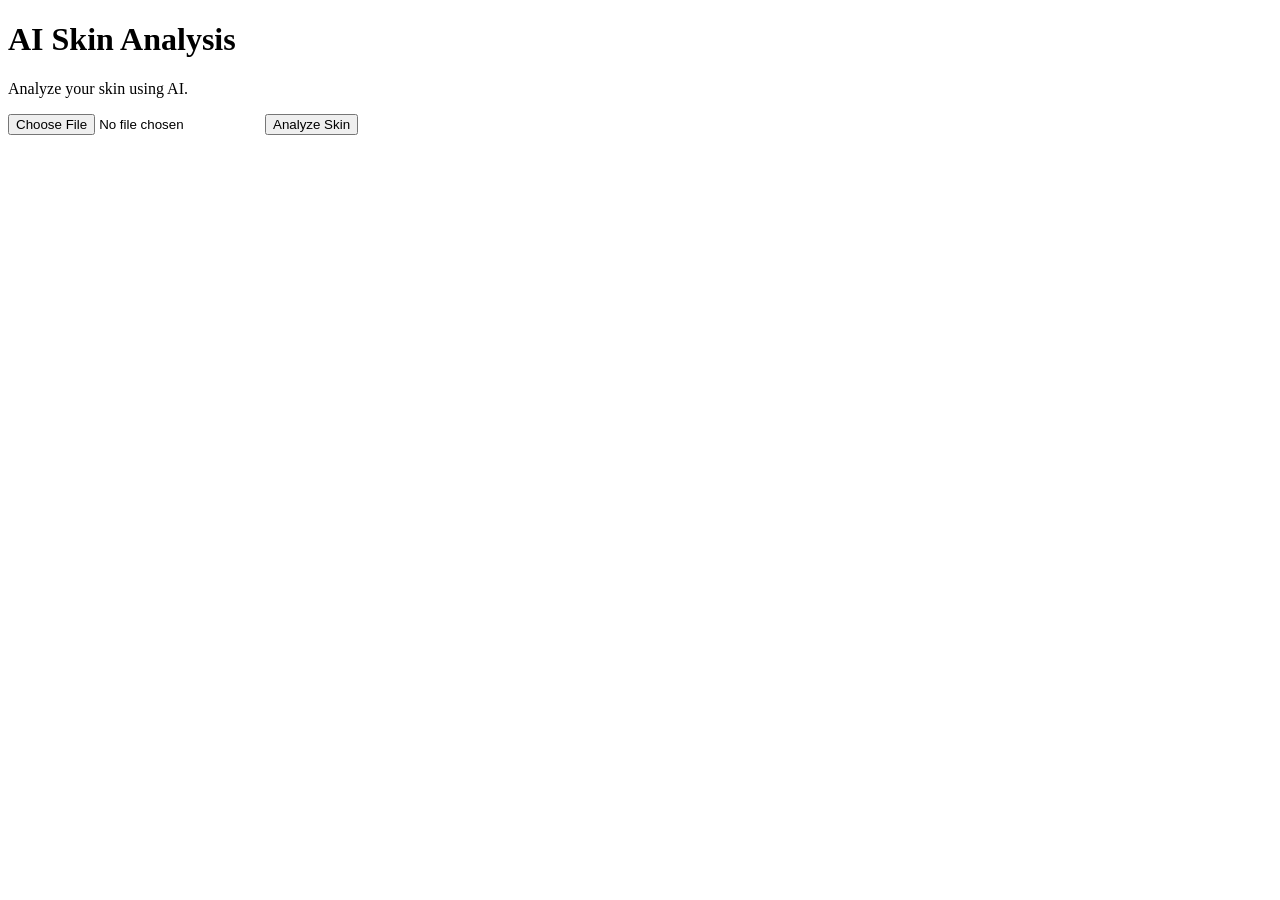
==== index.html @ eafecf04 "Add initial HTML structure for AI Skin Analysis" ====
<!doctype html>
<html lang="en">
<head>
  <meta charset="UTF-8">
  <meta name="viewport" content="width=device-width, initial-scale=1">
  <title>AI Skin Analysis</title>
  <link rel="stylesheet" href="styles.css">
</head>
<body>
  <main>
    <h1>AI Skin Analysis</h1>
    <p>Analyze your skin using AI.</p>
    <input id="skinPhoto" type="file" accept="image/*">
    <button id="analyzeButton">Analyze Skin</button>
  </main>

  <script src="script.js"></script>
</body>
</html>
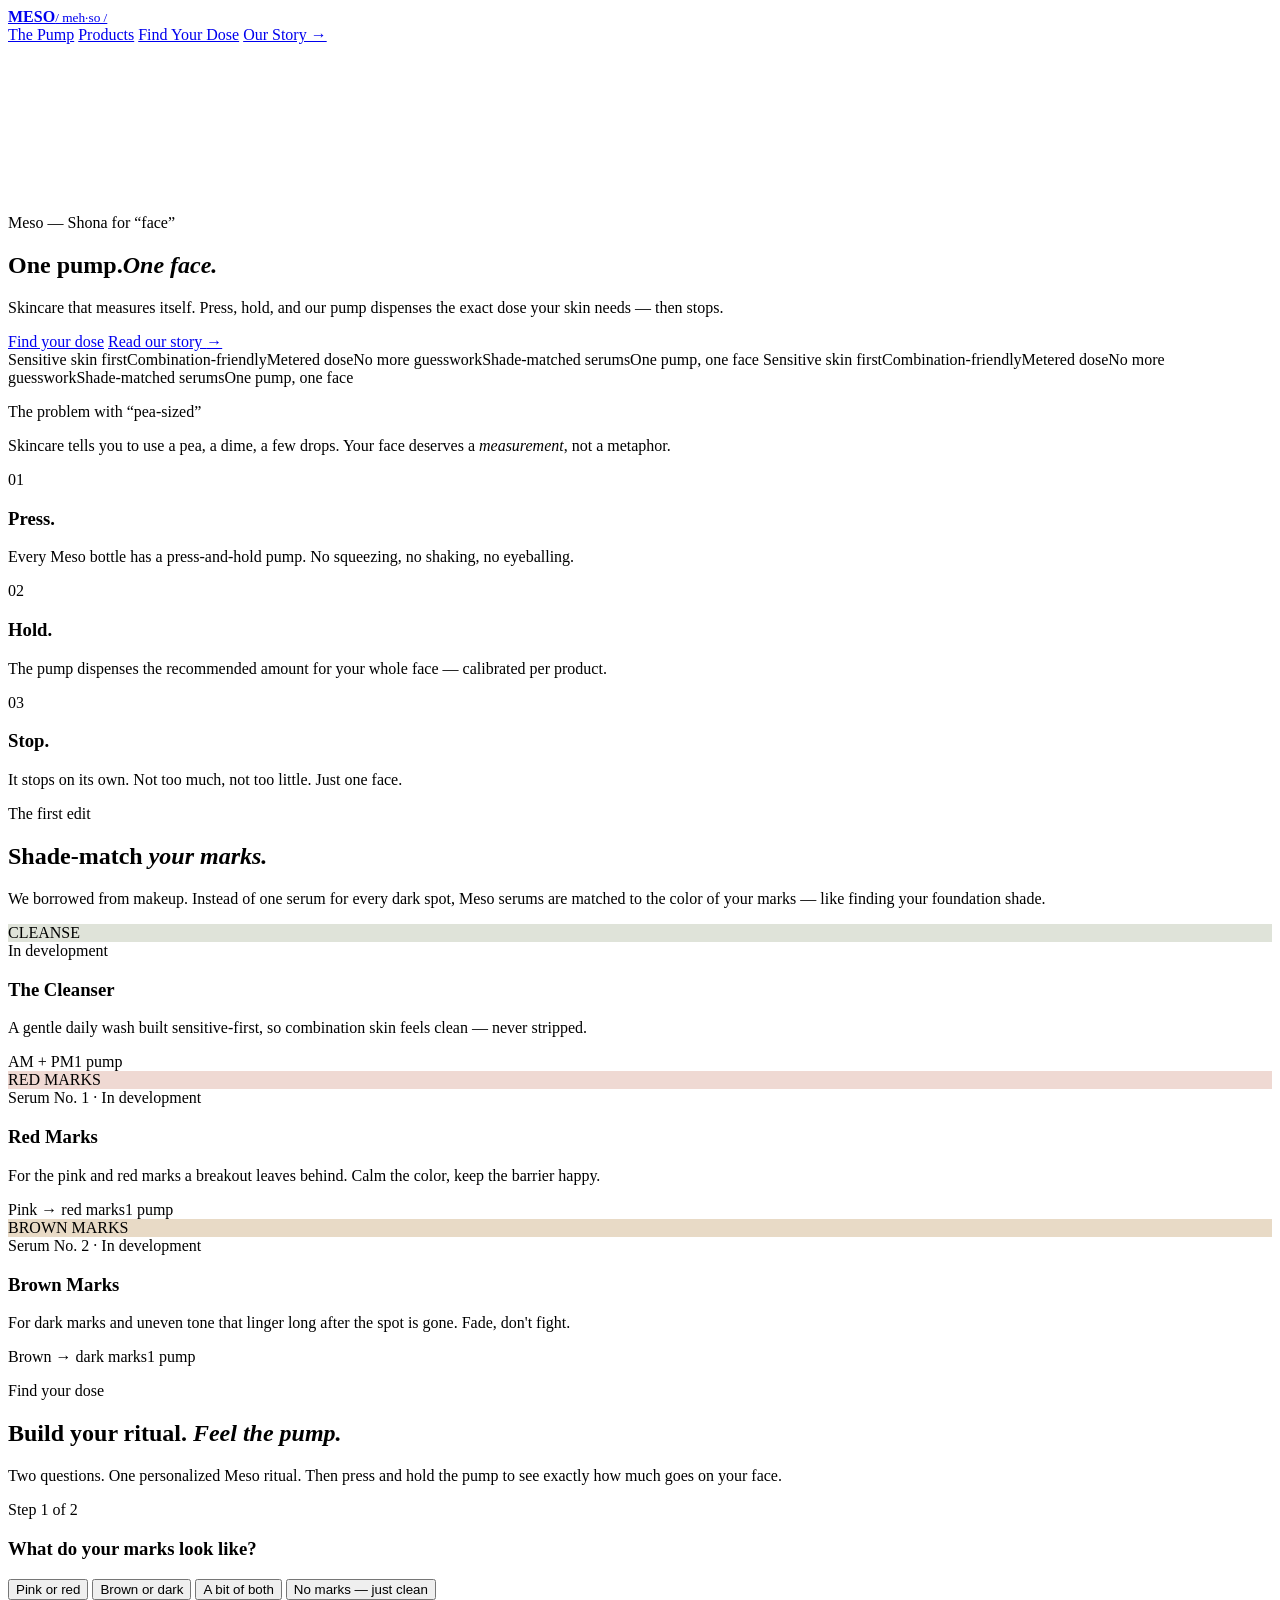
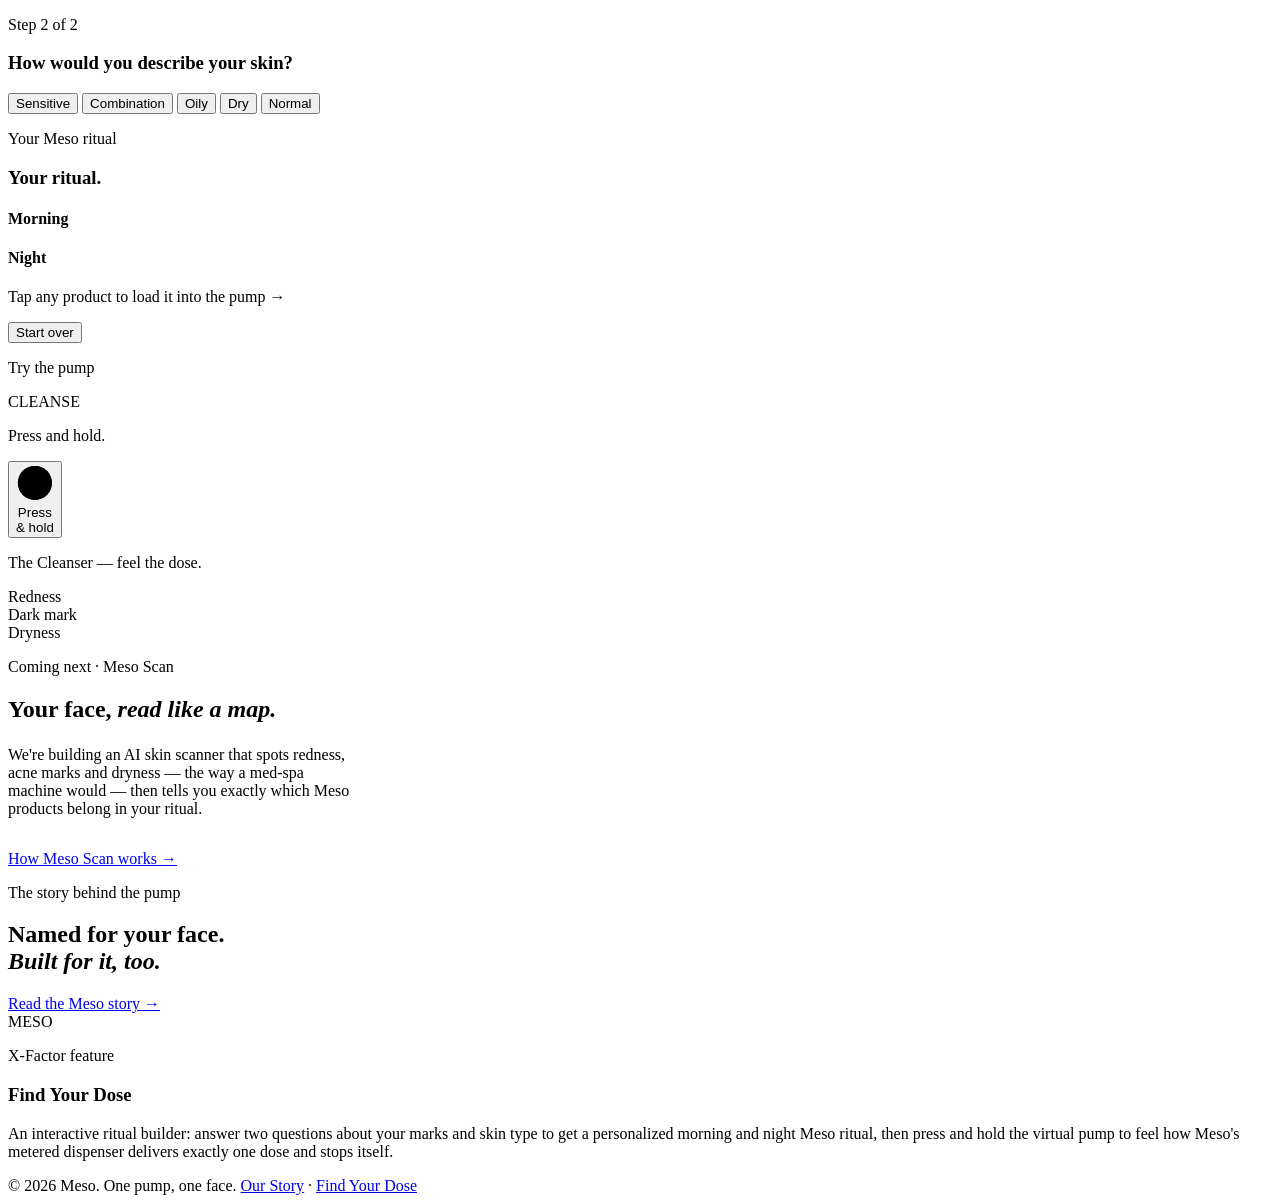
==== commit bca86882: "Add files via upload" ====
--- a/index.html
+++ b/index.html
@@ -1,19 +1,251 @@
-<!doctype html>
+<!DOCTYPE html>
 <html lang="en">
 <head>
-  <meta charset="UTF-8">
-  <meta name="viewport" content="width=device-width, initial-scale=1">
-  <title>AI Skin Analysis</title>
-  <link rel="stylesheet" href="styles.css">
+  <meta charset="UTF-8" />
+  <meta name="viewport" content="width=device-width, initial-scale=1.0" />
+  <title>Meso — One pump. One face.</title>
+  <meta name="description" content="Meso is skincare that measures itself. A press-and-hold pump dispenses the exact dose — sensitive and combination skin first." />
+  <link rel="preconnect" href="https://fonts.googleapis.com" />
+  <link rel="preconnect" href="https://fonts.gstatic.com" crossorigin />
+  <link href="https://fonts.googleapis.com/css2?family=Instrument+Serif:ital@0;1&family=Manrope:wght@400;500;600;700&display=swap" rel="stylesheet" />
+  <link rel="stylesheet" href="assets/styles.css" />
+  <link rel="icon" href="data:image/svg+xml,<svg xmlns='http://www.w3.org/2000/svg' viewBox='0 0 100 100'><rect width='100' height='100' rx='50' fill='%231c1916'/><text x='50' y='68' font-size='58' text-anchor='middle' fill='%23faf7f2' font-family='Georgia'>M</text></svg>" />
 </head>
 <body>
-  <main>
-    <h1>AI Skin Analysis</h1>
-    <p>Analyze your skin using AI.</p>
-    <input id="skinPhoto" type="file" accept="image/*">
-    <button id="analyzeButton">Analyze Skin</button>
-  </main>
-
-  <script src="script.js"></script>
+
+  <!-- ============ NAV ============ -->
+  <header class="nav">
+    <div class="nav-inner">
+      <a href="index.html" class="logo" aria-label="Meso home"><b>MESO</b><small>/ meh·so /</small></a>
+      <nav class="nav-links">
+        <a href="#pump">The Pump</a>
+        <a href="#products">Products</a>
+        <a href="#dose">Find Your Dose</a>
+        <a href="story.html" class="pill">Our Story →</a>
+      </nav>
+    </div>
+  </header>
+
+  <!-- ============ HERO — AI-generated video (autoplay + loop) ============ -->
+  <section class="hero" id="top">
+    <!-- AI-generated hero video (Gemini / Veo) -->
+    <video autoplay muted loop playsinline preload="auto" poster="assets/meso-poster.jpg" aria-hidden="true">
+      <source src="assets/meso-hero.mp4" type="video/mp4" />
+    </video>
+    <div class="hero-content">
+      <div>
+        <p class="eyebrow">Meso — Shona for “face”</p>
+        <h1>One pump.<em>One face.</em></h1>
+      </div>
+      <div class="hero-side">
+        <p>Skincare that measures itself. Press, hold, and our pump dispenses the exact dose your skin needs — then stops.</p>
+        <div class="hero-actions">
+          <a href="#dose" class="btn btn-light">Find your dose</a>
+          <a href="story.html" class="btn btn-ghost">Read our story <span class="arrow">→</span></a>
+        </div>
+      </div>
+    </div>
+    <div class="scroll-cue" aria-hidden="true"></div>
+  </section>
+
+  <!-- ============ MARQUEE ============ -->
+  <div class="marquee" aria-hidden="true">
+    <div class="marquee-track">
+      <span>Sensitive skin first</span><span>Combination-friendly</span><span>Metered dose</span><span>No more guesswork</span><span>Shade-matched serums</span><span>One pump, one face</span>
+      <span>Sensitive skin first</span><span>Combination-friendly</span><span>Metered dose</span><span>No more guesswork</span><span>Shade-matched serums</span><span>One pump, one face</span>
+    </div>
+  </div>
+
+  <!-- ============ MANIFESTO / THE PUMP ============ -->
+  <section class="section manifesto" id="pump">
+    <div class="wrap">
+      <p class="eyebrow reveal">The problem with “pea-sized”</p>
+      <p class="big reveal">Skincare tells you to use <span class="strike">a pea</span>, <span class="strike">a dime</span>, <span class="strike">a few drops</span>. Your face deserves a <em>measurement</em>, not a metaphor.</p>
+      <div class="steps3 reveal">
+        <div>
+          <span class="num">01</span>
+          <h3>Press.</h3>
+          <p>Every Meso bottle has a press-and-hold pump. No squeezing, no shaking, no eyeballing.</p>
+        </div>
+        <div>
+          <span class="num">02</span>
+          <h3>Hold.</h3>
+          <p>The pump dispenses the recommended amount for your whole face — calibrated per product.</p>
+        </div>
+        <div>
+          <span class="num">03</span>
+          <h3>Stop.</h3>
+          <p>It stops on its own. Not too much, not too little. Just one face.</p>
+        </div>
+      </div>
+    </div>
+  </section>
+
+  <!-- ============ PRODUCTS ============ -->
+  <section class="section products" id="products">
+    <div class="wrap">
+      <div class="section-head reveal">
+        <div>
+          <p class="eyebrow">The first edit</p>
+          <h2>Shade-match <em>your marks.</em></h2>
+        </div>
+        <p>We borrowed from makeup. Instead of one serum for every dark spot, Meso serums are matched to the color of your marks — like finding your foundation shade.</p>
+      </div>
+
+      <div class="grid3">
+        <article class="product reveal">
+          <div class="product-stage" style="background:#dfe3d9">
+            <div class="bottle"><div class="nozzle"></div><div class="head"></div><div class="neck"></div><div class="body" style="--c:var(--sage)"><span class="label">CLEANSE</span></div></div>
+          </div>
+          <span class="tag">In development</span>
+          <h3>The Cleanser</h3>
+          <p>A gentle daily wash built sensitive-first, so combination skin feels clean — never stripped.</p>
+          <div class="meta"><span><span class="dot" style="background:var(--sage)"></span>AM + PM</span><span>1 pump</span></div>
+        </article>
+
+        <article class="product reveal">
+          <div class="product-stage" style="background:#efd9d3">
+            <div class="bottle"><div class="nozzle"></div><div class="head"></div><div class="neck"></div><div class="body" style="--c:var(--rose)"><span class="label">RED MARKS</span></div></div>
+          </div>
+          <span class="tag">Serum No. 1 · In development</span>
+          <h3>Red Marks</h3>
+          <p>For the pink and red marks a breakout leaves behind. Calm the color, keep the barrier happy.</p>
+          <div class="meta"><span><span class="dot" style="background:var(--rose)"></span>Pink → red marks</span><span>1 pump</span></div>
+        </article>
+
+        <article class="product reveal">
+          <div class="product-stage" style="background:#e8dac6">
+            <div class="bottle"><div class="nozzle"></div><div class="head"></div><div class="neck"></div><div class="body" style="--c:var(--amber)"><span class="label">BROWN MARKS</span></div></div>
+          </div>
+          <span class="tag">Serum No. 2 · In development</span>
+          <h3>Brown Marks</h3>
+          <p>For dark marks and uneven tone that linger long after the spot is gone. Fade, don't fight.</p>
+          <div class="meta"><span><span class="dot" style="background:var(--amber)"></span>Brown → dark marks</span><span>1 pump</span></div>
+        </article>
+      </div>
+    </div>
+  </section>
+
+  <!-- ============ X-FACTOR: FIND YOUR DOSE ============ -->
+  <section class="section dose" id="dose">
+    <div class="wrap">
+      <div class="section-head reveal">
+        <div>
+          <p class="eyebrow">Find your dose</p>
+          <h2>Build your ritual. <em>Feel the pump.</em></h2>
+        </div>
+        <p>Two questions. One personalized Meso ritual. Then press and hold the pump to see exactly how much goes on your face.</p>
+      </div>
+
+      <div class="dose-shell reveal" id="dose-app">
+        <!-- Quiz -->
+        <div class="panel">
+          <div class="progress" aria-hidden="true"><i></i><i></i><i></i></div>
+
+          <div class="q">
+            <p class="eyebrow">Step 1 of 2</p>
+            <h3>What do your marks look like?</h3>
+            <div class="options">
+              <button type="button" class="opt" data-key="marks" data-val="red"><span class="sw" style="background:var(--rose)"></span>Pink or red</button>
+              <button type="button" class="opt" data-key="marks" data-val="brown"><span class="sw" style="background:var(--amber)"></span>Brown or dark</button>
+              <button type="button" class="opt" data-key="marks" data-val="both"><span class="sw" style="background:linear-gradient(90deg,var(--rose) 50%,var(--amber) 50%)"></span>A bit of both</button>
+              <button type="button" class="opt" data-key="marks" data-val="none"><span class="sw" style="background:var(--sage)"></span>No marks — just clean</button>
+            </div>
+          </div>
+
+          <div class="q q-hidden">
+            <p class="eyebrow">Step 2 of 2</p>
+            <h3>How would you describe your skin?</h3>
+            <div class="options">
+              <button type="button" class="opt" data-key="type" data-val="sensitive">Sensitive</button>
+              <button type="button" class="opt" data-key="type" data-val="combination">Combination</button>
+              <button type="button" class="opt" data-key="type" data-val="oily">Oily</button>
+              <button type="button" class="opt" data-key="type" data-val="dry">Dry</button>
+              <button type="button" class="opt" data-key="type" data-val="normal">Normal</button>
+            </div>
+          </div>
+
+          <div class="q q-hidden">
+            <p class="eyebrow">Your Meso ritual</p>
+            <h3 id="ritual-title">Your ritual.</h3>
+            <div class="ritual-group"><h4>Morning</h4><ul class="ritual" id="ritual-am"></ul></div>
+            <div class="ritual-group"><h4>Night</h4><ul class="ritual" id="ritual-pm"></ul></div>
+            <p class="tip" id="ritual-tip"></p>
+            <p class="pump-sub" style="margin-bottom:1rem">Tap any product to load it into the pump →</p>
+            <button type="button" class="link-btn" data-restart>Start over</button>
+          </div>
+        </div>
+
+        <!-- Press-and-hold pump demo -->
+        <div class="panel pump-panel">
+          <p class="eyebrow">Try the pump</p>
+          <div class="pump-stage">
+            <div class="bottle pump-bottle" id="pump-bottle">
+              <div class="nozzle"></div><div class="head"></div><div class="neck"></div>
+              <div class="body"><span class="label">CLEANSE</span></div>
+            </div>
+            <div class="palm"><div class="drop" id="drop"></div></div>
+          </div>
+          <p class="pump-msg" id="pump-msg" aria-live="polite">Press and hold.</p>
+          <button type="button" class="hold-btn" id="hold-btn" aria-label="Press and hold to dispense one dose">
+            <svg viewBox="0 0 160 160" aria-hidden="true"><circle class="track" cx="80" cy="80" r="72"/><circle class="bar" cx="80" cy="80" r="72"/></svg>
+            Press<br/>&amp; hold
+          </button>
+          <p class="pump-sub" id="pump-sub">The Cleanser — feel the dose.</p>
+        </div>
+      </div>
+    </div>
+  </section>
+
+  <!-- ============ MESO SCAN TEASER ============ -->
+  <section class="section">
+    <div class="wrap teaser">
+      <div class="scan-visual reveal" aria-hidden="true">
+        <div class="mark" style="width:16%;height:16%;left:30%;top:36%;--mc:var(--rose)"><span>Redness</span></div>
+        <div class="mark" style="width:12%;height:12%;left:58%;top:56%;--mc:var(--amber)"><span>Dark mark</span></div>
+        <div class="mark" style="width:14%;height:14%;left:40%;top:68%;--mc:#c9b9a3"><span>Dryness</span></div>
+      </div>
+      <div class="reveal">
+        <p class="eyebrow">Coming next · Meso Scan</p>
+        <h2 class="h2">Your face, <em>read like a map.</em></h2>
+        <p style="color:var(--muted);max-width:44ch;margin:1.4rem 0 2rem">We're building an AI skin scanner that spots redness, acne marks and dryness — the way a med-spa machine would — then tells you exactly which Meso products belong in your ritual.</p>
+        <a href="story.html#scan" class="btn btn-outline">How Meso Scan works <span class="arrow">→</span></a>
+      </div>
+    </div>
+  </section>
+
+  <!-- ============ CTA ============ -->
+  <section class="section cta-band" style="background:var(--bone);border-top:1px solid var(--line)">
+    <div class="wrap reveal">
+      <p class="eyebrow">The story behind the pump</p>
+      <h2>Named for your face.<br/><em>Built for it, too.</em></h2>
+      <a href="story.html" class="btn btn-dark">Read the Meso story <span class="arrow">→</span></a>
+    </div>
+  </section>
+
+  <!-- ============ FOOTER + X-FACTOR DESCRIPTION ============ -->
+  <footer>
+    <div class="wrap">
+      <div class="foot-grid">
+        <div class="foot-logo">MESO</div>
+        <div class="xfactor">
+          <p class="eyebrow">X-Factor feature</p>
+          <h3>Find Your Dose</h3>
+          <p>An interactive ritual builder: answer two questions about your marks and skin type to get a personalized morning and night Meso ritual, then press and hold the virtual pump to feel how Meso's metered dispenser delivers exactly one dose and stops itself.</p>
+        </div>
+      </div>
+      <div class="foot-base">
+        <span>© 2026 Meso. One pump, one face.</span>
+        <span><a href="story.html">Our Story</a> · <a href="#dose">Find Your Dose</a></span>
+      </div>
+    </div>
+  </footer>
+
+  <!--
+    CHATBOT: assets/meso.js adds the "Ask Meso" concierge to this page.
+    To use your Lab 3 chatbot instead, paste its embed snippet right here
+    and delete the "3. Meso Concierge chatbot" block in assets/meso.js.
+  -->
+  <script src="assets/meso.js"></script>
 </body>
 </html>
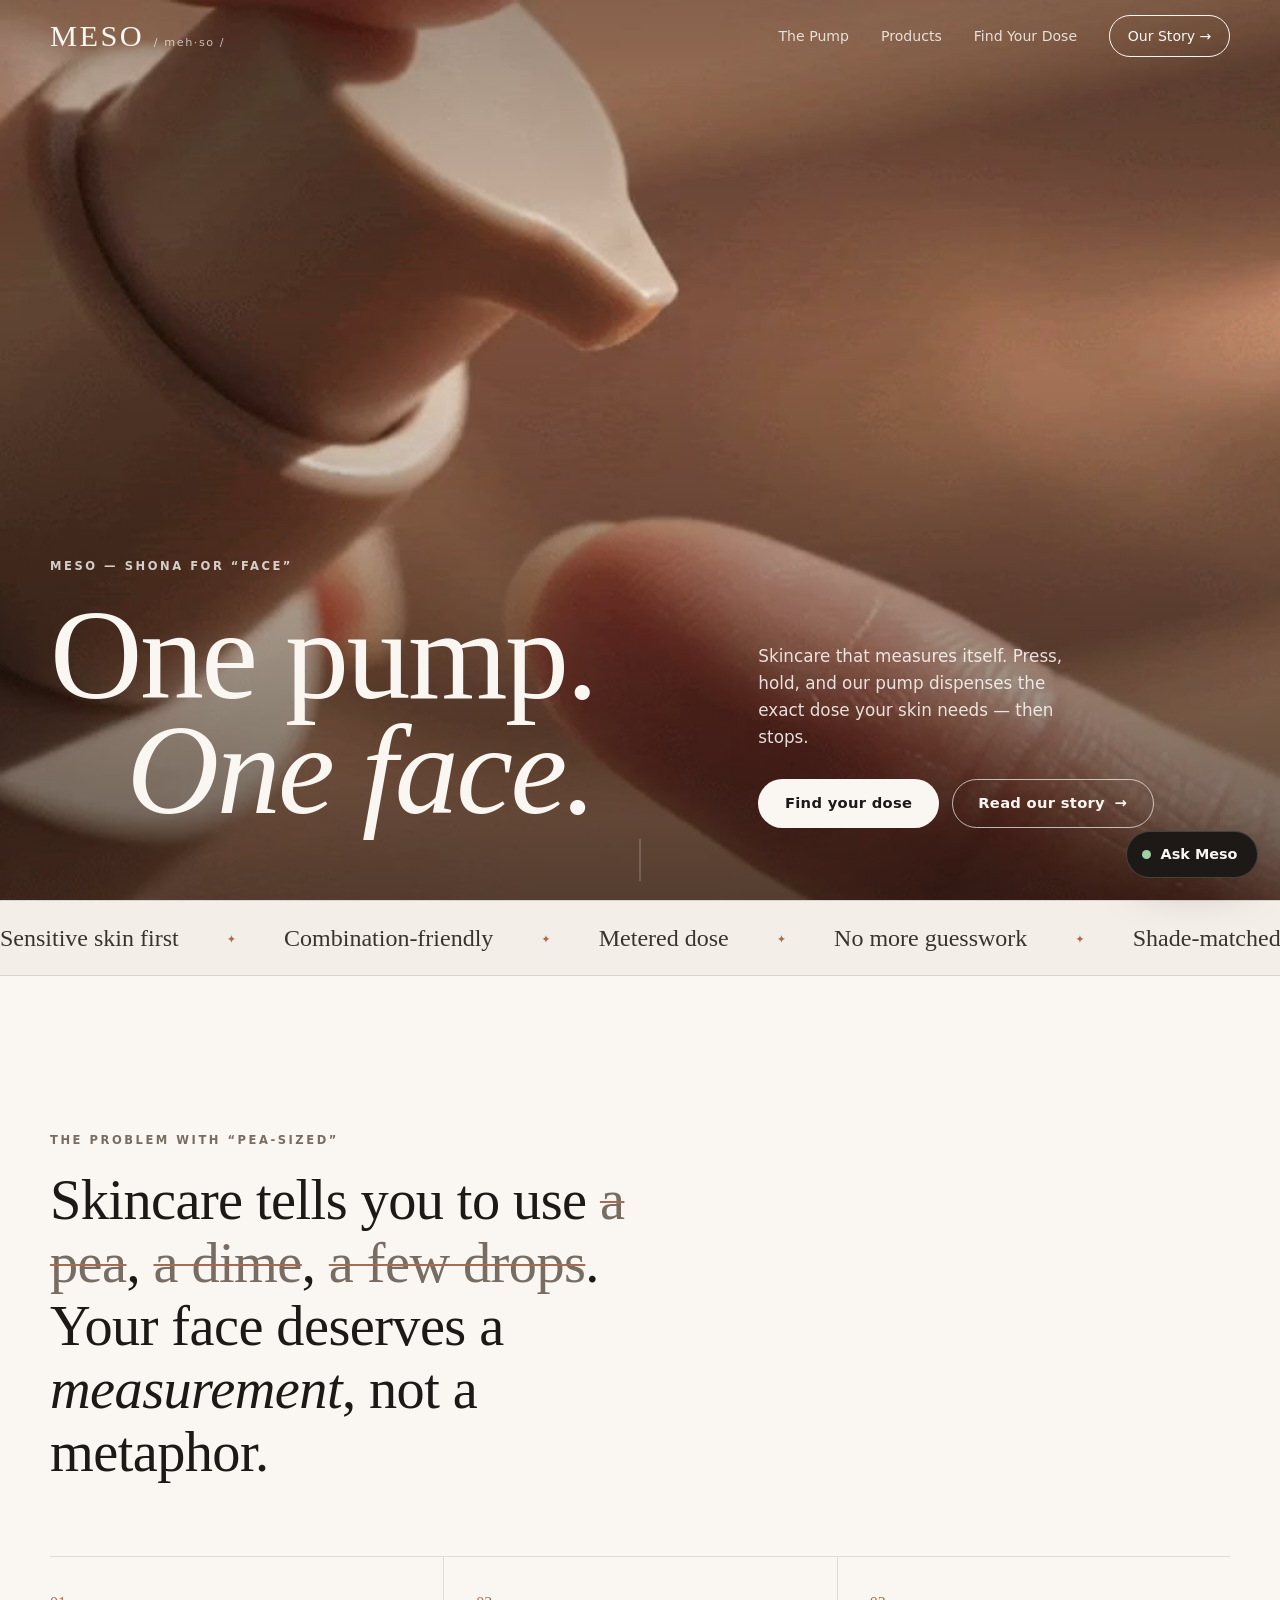
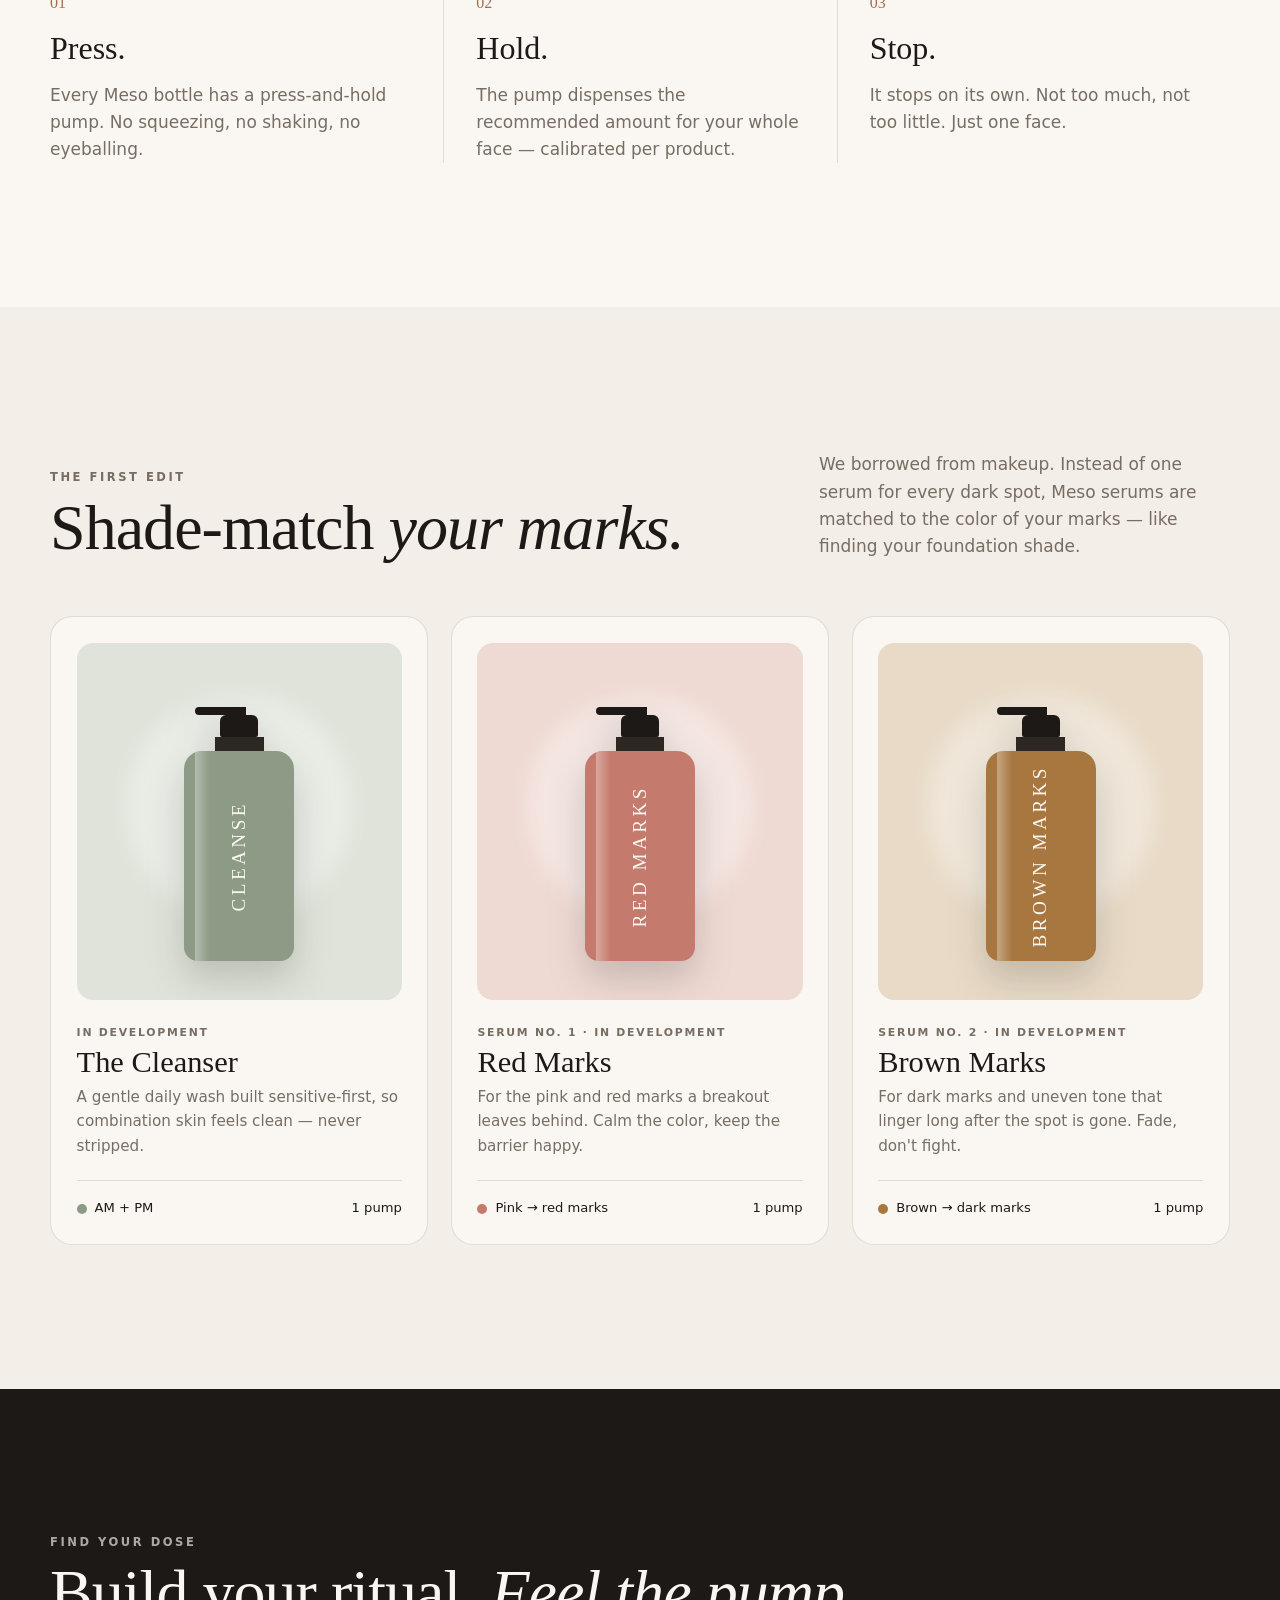
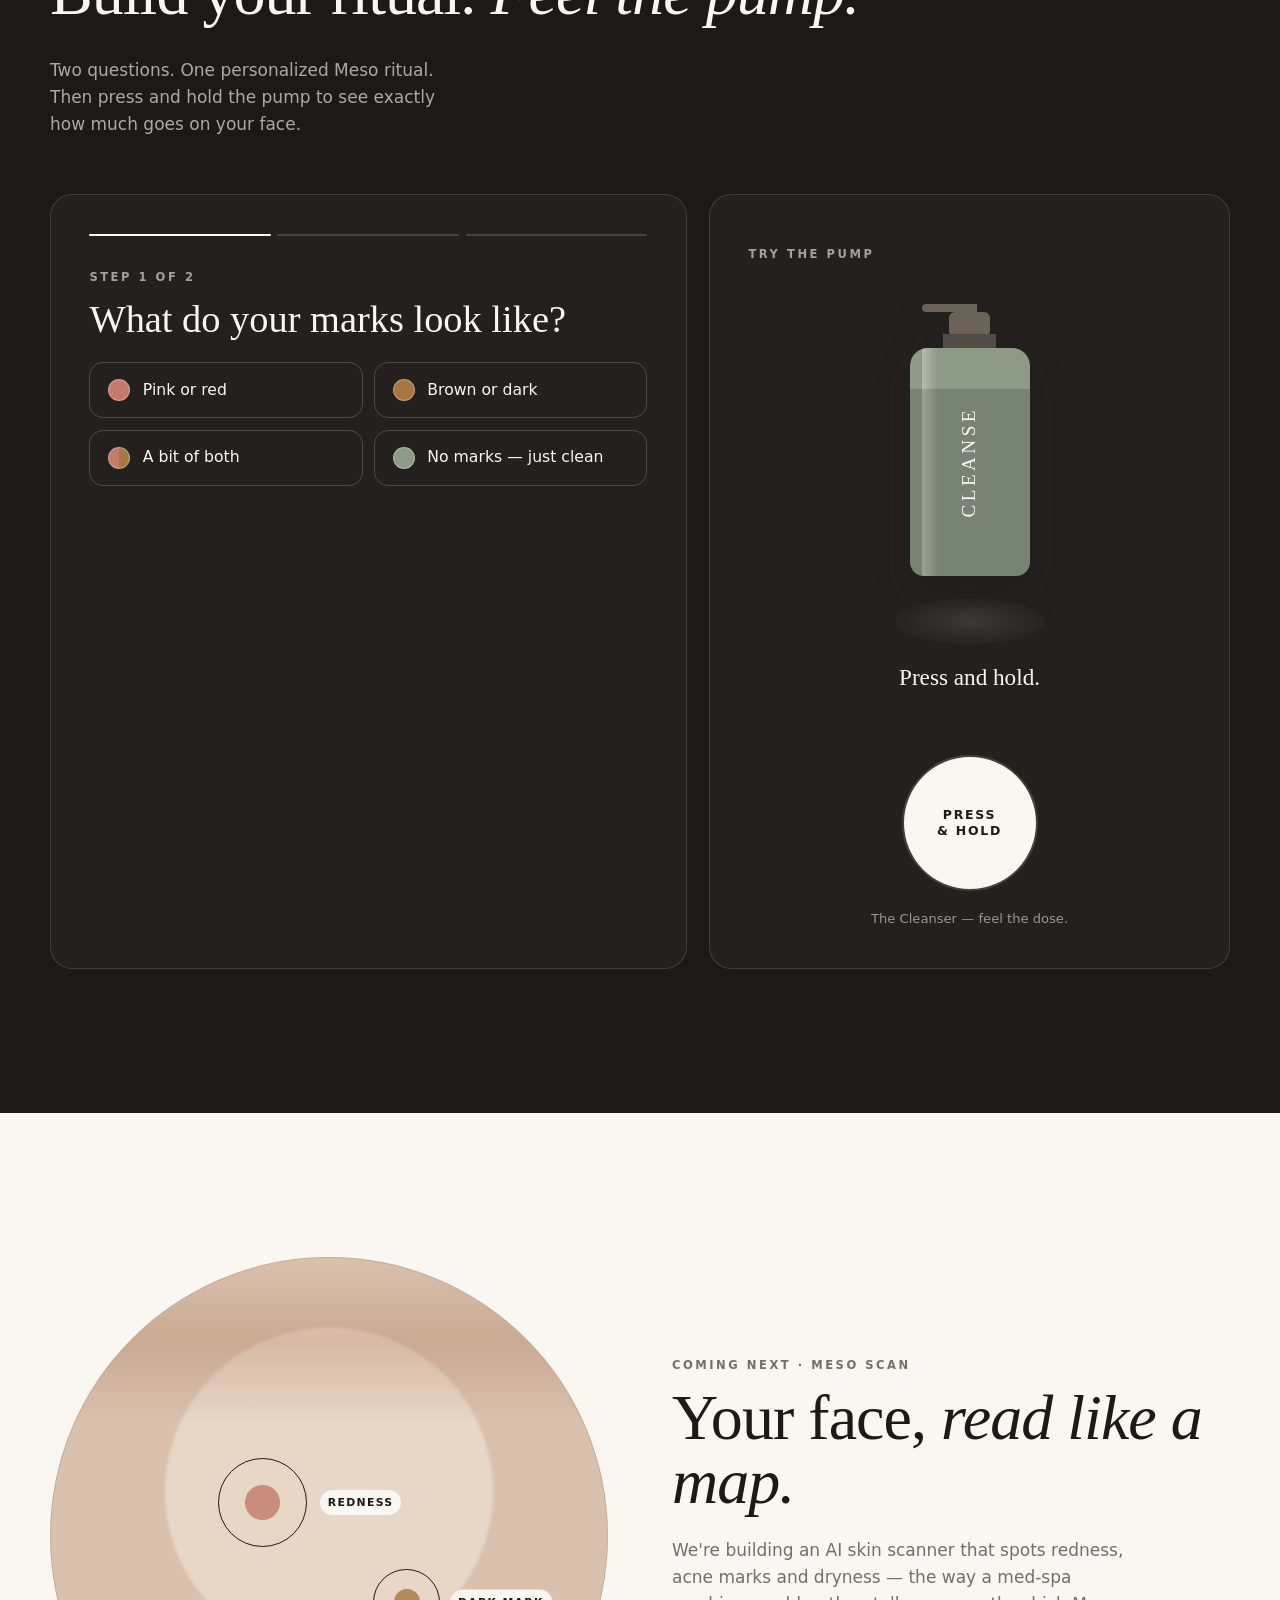
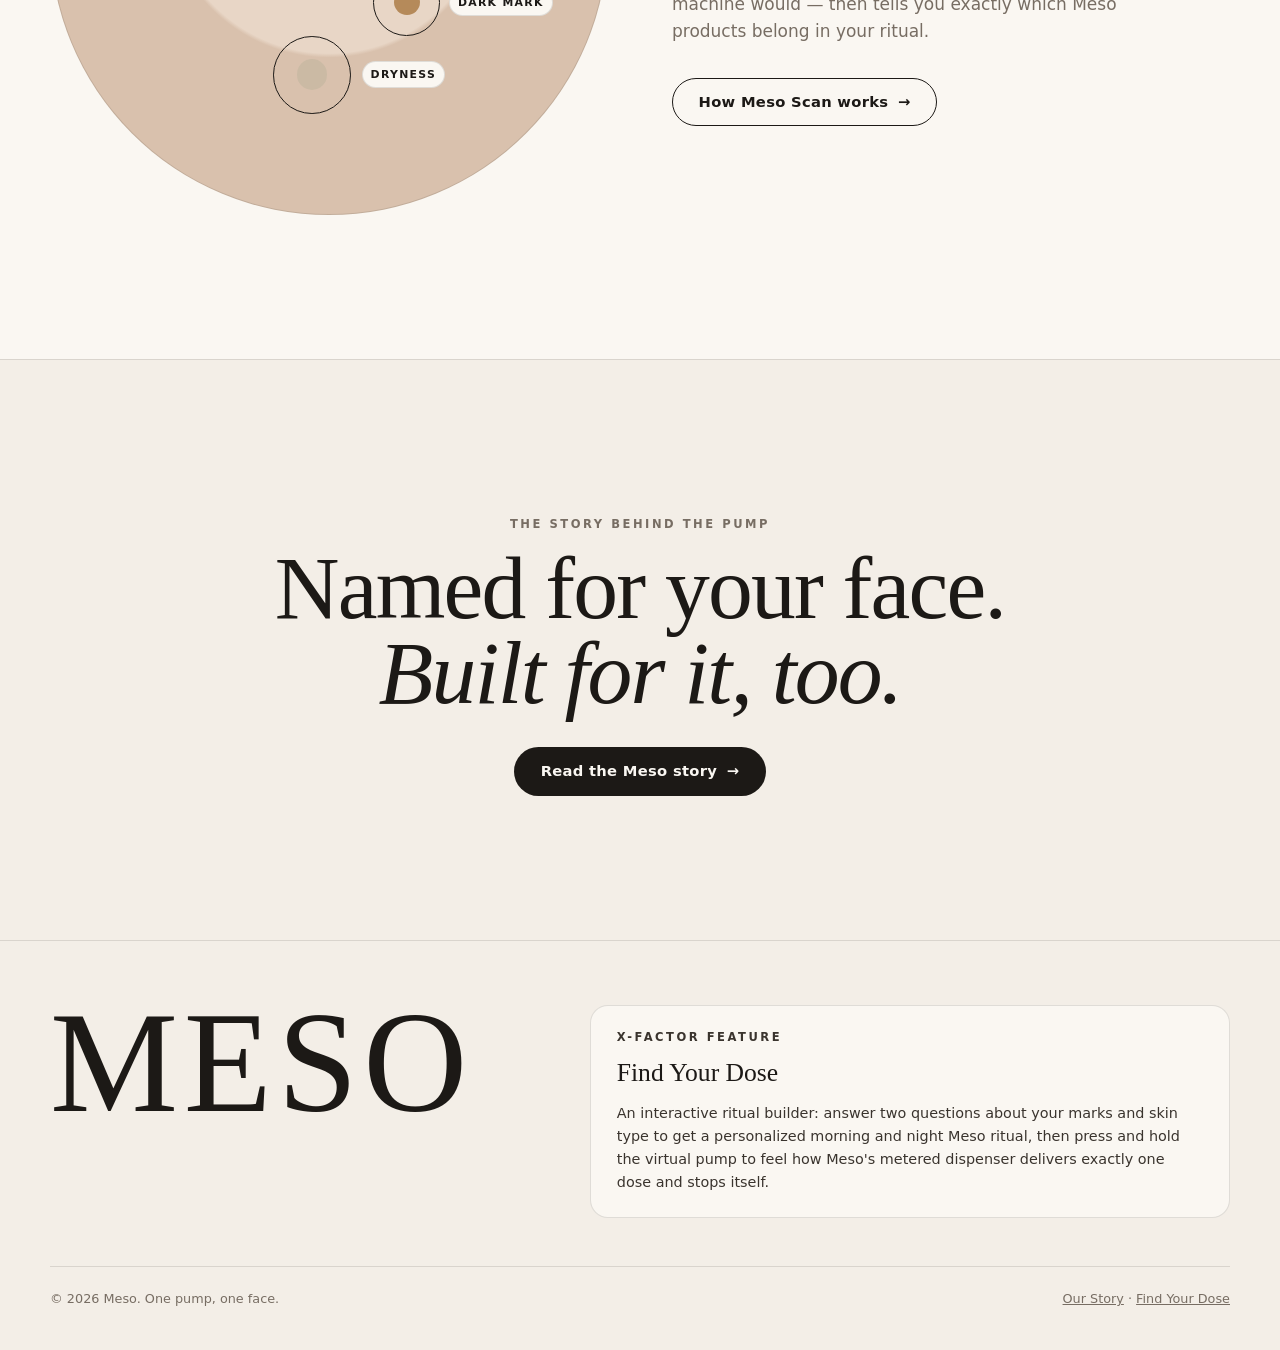
==== commit 150e8bea: "Rename index (3).html to index.html" ====
--- a/index.html
+++ b/index.html
@@ -8,7 +8,7 @@
   <link rel="preconnect" href="https://fonts.googleapis.com" />
   <link rel="preconnect" href="https://fonts.gstatic.com" crossorigin />
   <link href="https://fonts.googleapis.com/css2?family=Instrument+Serif:ital@0;1&family=Manrope:wght@400;500;600;700&display=swap" rel="stylesheet" />
-  <link rel="stylesheet" href="assets/styles.css" />
+  <link rel="stylesheet" href="styles.css" />
   <link rel="icon" href="data:image/svg+xml,<svg xmlns='http://www.w3.org/2000/svg' viewBox='0 0 100 100'><rect width='100' height='100' rx='50' fill='%231c1916'/><text x='50' y='68' font-size='58' text-anchor='middle' fill='%23faf7f2' font-family='Georgia'>M</text></svg>" />
 </head>
 <body>
@@ -29,8 +29,8 @@
   <!-- ============ HERO — AI-generated video (autoplay + loop) ============ -->
   <section class="hero" id="top">
     <!-- AI-generated hero video (Gemini / Veo) -->
-    <video autoplay muted loop playsinline preload="auto" poster="assets/meso-poster.jpg" aria-hidden="true">
-      <source src="assets/meso-hero.mp4" type="video/mp4" />
+    <video autoplay muted loop playsinline preload="auto" poster="meso-poster.jpg" aria-hidden="true">
+      <source src="meso-hero.mp4" type="video/mp4" />
     </video>
     <div class="hero-content">
       <div>
@@ -242,10 +242,10 @@
   </footer>
 
   <!--
-    CHATBOT: assets/meso.js adds the "Ask Meso" concierge to this page.
+    CHATBOT: meso.js adds the "Ask Meso" concierge to this page.
     To use your Lab 3 chatbot instead, paste its embed snippet right here
-    and delete the "3. Meso Concierge chatbot" block in assets/meso.js.
+    and delete the "3. Meso Concierge chatbot" block in meso.js.
   -->
-  <script src="assets/meso.js"></script>
+  <script src="meso.js"></script>
 </body>
 </html>
--- a/styles.css
+++ b/styles.css
@@ -0,0 +1,421 @@
+/* ==========================================================
+   MESO — one pump, one face.
+   Shared styles for index.html + story.html
+   ========================================================== */
+
+:root {
+  --bone: #f3eee7;
+  --paper: #faf7f2;
+  --ink: #1c1916;
+  --ink-soft: #3a342e;
+  --muted: #776d63;
+  --line: rgba(28, 25, 22, 0.12);
+  --clay: #a86b4f;
+  --rose: #c47a6c;     /* Red Marks */
+  --amber: #a7773f;    /* Brown Marks */
+  --sage: #8c9a86;     /* Cleanser */
+  --serif: "Instrument Serif", "Times New Roman", serif;
+  --sans: "Manrope", system-ui, -apple-system, sans-serif;
+  --ease: cubic-bezier(0.22, 1, 0.36, 1);
+  --wrap: min(1180px, 100% - 3rem);
+}
+
+*, *::before, *::after { box-sizing: border-box; }
+html { scroll-behavior: smooth; }
+body {
+  margin: 0;
+  background: var(--paper);
+  color: var(--ink);
+  font-family: var(--sans);
+  font-size: 17px;
+  line-height: 1.6;
+  -webkit-font-smoothing: antialiased;
+}
+img, video { display: block; max-width: 100%; }
+a { color: inherit; }
+::selection { background: var(--clay); color: var(--paper); }
+
+.wrap { width: var(--wrap); margin-inline: auto; }
+.eyebrow {
+  font-size: 0.72rem;
+  letter-spacing: 0.22em;
+  text-transform: uppercase;
+  font-weight: 600;
+  color: var(--muted);
+}
+.serif { font-family: var(--serif); font-weight: 400; }
+em { font-family: var(--serif); font-style: italic; font-weight: 400; }
+
+/* ---------- Nav ---------- */
+.nav {
+  position: fixed; inset: 0 0 auto 0; z-index: 50;
+  transition: background 0.4s var(--ease), color 0.4s var(--ease), border-color 0.4s;
+  border-bottom: 1px solid transparent;
+  color: var(--paper);
+}
+.nav.solid, .nav.light {
+  background: rgba(250, 247, 242, 0.86);
+  backdrop-filter: blur(14px);
+  -webkit-backdrop-filter: blur(14px);
+  color: var(--ink);
+  border-color: var(--line);
+}
+.nav-inner {
+  width: var(--wrap); margin-inline: auto;
+  display: flex; align-items: center; justify-content: space-between;
+  height: 72px;
+}
+.logo {
+  text-decoration: none; display: flex; align-items: baseline; gap: 0.6rem;
+}
+.logo b { font-family: var(--serif); font-weight: 400; font-size: 1.9rem; letter-spacing: 0.08em; }
+.logo small { font-size: 0.7rem; letter-spacing: 0.14em; opacity: 0.7; }
+.nav-links { display: flex; align-items: center; gap: 2rem; font-size: 0.88rem; }
+.nav-links a { text-decoration: none; opacity: 0.85; transition: opacity 0.2s; }
+.nav-links a:hover { opacity: 1; }
+.nav-links .pill {
+  border: 1px solid currentColor; padding: 0.55rem 1.1rem; border-radius: 99px; opacity: 1;
+}
+
+/* ---------- Buttons ---------- */
+.btn {
+  display: inline-flex; align-items: center; gap: 0.6rem;
+  font: 600 0.92rem/1 var(--sans); letter-spacing: 0.02em;
+  padding: 1rem 1.6rem; border-radius: 99px;
+  text-decoration: none; cursor: pointer; border: 1px solid transparent;
+  transition: transform 0.3s var(--ease), background 0.3s, color 0.3s, border-color 0.3s;
+}
+.btn:hover { transform: translateY(-2px); }
+.btn .arrow { transition: transform 0.3s var(--ease); }
+.btn:hover .arrow { transform: translateX(4px); }
+.btn-light { background: var(--paper); color: var(--ink); }
+.btn-ghost { border-color: rgba(250, 247, 242, 0.7); color: var(--paper); }
+.btn-ghost:hover { background: rgba(250, 247, 242, 0.12); }
+.btn-dark { background: var(--ink); color: var(--paper); }
+.btn-outline { border-color: var(--ink); color: var(--ink); background: transparent; }
+.btn-outline:hover { background: var(--ink); color: var(--paper); }
+
+/* ---------- Hero (video) ---------- */
+.hero {
+  position: relative; min-height: 100svh; overflow: hidden;
+  display: grid; align-items: end; color: var(--paper);
+  background: #2a231e;
+}
+.hero video {
+  position: absolute; inset: 0; width: 100%; height: 100%; object-fit: cover;
+}
+.hero::after {
+  content: ""; position: absolute; inset: 0;
+  background:
+    linear-gradient(180deg, rgba(20,16,13,0.35) 0%, rgba(20,16,13,0.05) 35%, rgba(20,16,13,0.62) 100%);
+}
+.hero-content {
+  position: relative; z-index: 2; width: var(--wrap); margin-inline: auto;
+  padding: 0 0 clamp(3rem, 8vh, 6rem);
+  display: grid; grid-template-columns: 1.4fr 1fr; gap: 3rem; align-items: end;
+}
+.hero .eyebrow { color: rgba(250, 247, 242, 0.8); margin-bottom: 1.4rem; }
+.hero h1 {
+  font-family: var(--serif); font-weight: 400;
+  font-size: clamp(3.6rem, 10vw, 9.5rem); line-height: 0.9; letter-spacing: -0.02em;
+  margin: 0;
+}
+.hero h1 em { display: block; padding-left: 0.6em; }
+.hero-side p { margin: 0 0 1.8rem; max-width: 30ch; font-size: 1.05rem; color: rgba(250, 247, 242, 0.88); }
+.hero-actions { display: flex; flex-wrap: wrap; gap: 0.8rem; }
+.scroll-cue {
+  position: absolute; z-index: 2; left: 50%; bottom: 1.2rem; transform: translateX(-50%);
+  width: 1px; height: 42px; background: rgba(250,247,242,0.35); overflow: hidden;
+}
+.scroll-cue::after {
+  content: ""; position: absolute; left: 0; top: -40%; width: 100%; height: 40%;
+  background: var(--paper); animation: cue 2.2s var(--ease) infinite;
+}
+@keyframes cue { to { top: 100%; } }
+
+/* ---------- Marquee ---------- */
+.marquee {
+  border-block: 1px solid var(--line); overflow: hidden; background: var(--bone);
+  padding: 1.1rem 0; white-space: nowrap;
+}
+.marquee-track { display: inline-flex; gap: 3rem; animation: slide 38s linear infinite; }
+.marquee span { font-family: var(--serif); font-size: 1.5rem; color: var(--ink-soft); }
+.marquee span::after { content: "✦"; font-family: var(--sans); font-size: 0.7rem; margin-left: 3rem; color: var(--clay); vertical-align: middle; }
+@keyframes slide { to { transform: translateX(-50%); } }
+
+/* ---------- Sections ---------- */
+section { position: relative; }
+.section { padding: clamp(5rem, 12vw, 9rem) 0; }
+.section-head { display: flex; justify-content: space-between; align-items: end; gap: 2rem; margin-bottom: 3.5rem; flex-wrap: wrap; }
+.section-head h2, .h2 {
+  font-family: var(--serif); font-weight: 400; margin: 0.6rem 0 0;
+  font-size: clamp(2.4rem, 5vw, 4.2rem); line-height: 1; letter-spacing: -0.015em;
+}
+.section-head p { max-width: 38ch; margin: 0; color: var(--muted); }
+
+/* Manifesto */
+.manifesto p.big {
+  font-family: var(--serif); font-size: clamp(2rem, 4.4vw, 3.6rem);
+  line-height: 1.12; letter-spacing: -0.01em; margin: 1.2rem 0 4.5rem; max-width: 22ch;
+}
+.manifesto p.big .strike { text-decoration: line-through; text-decoration-thickness: 2px; text-decoration-color: var(--clay); color: var(--muted); }
+.steps3 { display: grid; grid-template-columns: repeat(3, 1fr); border-top: 1px solid var(--line); }
+.steps3 > div { padding: 2rem 2rem 0 0; }
+.steps3 > div + div { padding-left: 2rem; border-left: 1px solid var(--line); }
+.steps3 .num { font-family: var(--serif); font-size: 1rem; color: var(--clay); }
+.steps3 h3 { font-family: var(--serif); font-weight: 400; font-size: 2rem; margin: 0.4rem 0 0.5rem; }
+.steps3 p { margin: 0; color: var(--muted); }
+
+/* Products */
+.products { background: var(--bone); }
+.grid3 { display: grid; grid-template-columns: repeat(3, 1fr); gap: 1.4rem; }
+.product {
+  background: var(--paper); border: 1px solid var(--line); border-radius: 22px;
+  padding: 1.6rem; display: flex; flex-direction: column;
+  transition: transform 0.5s var(--ease), box-shadow 0.5s var(--ease);
+}
+.product:hover { transform: translateY(-6px); box-shadow: 0 30px 60px -30px rgba(28,25,22,0.25); }
+.product-stage {
+  aspect-ratio: 4 / 4.4; border-radius: 16px; display: grid; place-items: end center;
+  padding-bottom: 12%; margin-bottom: 1.5rem; overflow: hidden; position: relative;
+}
+.product-stage::before {
+  content: ""; position: absolute; width: 70%; aspect-ratio: 1; border-radius: 50%;
+  top: 14%; left: 15%; background: rgba(255,255,255,0.35); filter: blur(10px);
+}
+.tag { display: inline-block; font-size: 0.68rem; letter-spacing: 0.16em; text-transform: uppercase; font-weight: 700; color: var(--muted); }
+.product h3 { font-family: var(--serif); font-weight: 400; font-size: 1.9rem; margin: 0.3rem 0 0.4rem; line-height: 1.05; }
+.product p { margin: 0 0 1.4rem; color: var(--muted); font-size: 0.95rem; }
+.product .meta { margin-top: auto; display: flex; justify-content: space-between; align-items: center; border-top: 1px solid var(--line); padding-top: 1rem; font-size: 0.82rem; }
+.dot { width: 10px; height: 10px; border-radius: 50%; display: inline-block; margin-right: 0.5rem; vertical-align: middle; }
+
+/* CSS bottle */
+.bottle { position: relative; z-index: 1; width: 34%; display: flex; flex-direction: column; align-items: center; filter: drop-shadow(0 18px 18px rgba(28,25,22,0.18)); }
+.bottle .nozzle { width: 46%; height: 8px; background: var(--ink); border-radius: 4px 0 0 4px; align-self: flex-start; margin-left: 10%; }
+.bottle .head { width: 34%; height: 22px; background: var(--ink); border-radius: 6px 6px 2px 2px; }
+.bottle .neck { width: 44%; height: 14px; background: #2c2723; }
+.bottle .body {
+  width: 100%; aspect-ratio: 1 / 1.9; border-radius: 18px 18px 14px 14px;
+  background: var(--c, var(--sage));
+  position: relative; display: grid; place-items: center; overflow: hidden;
+}
+.bottle .body::before { content: ""; position: absolute; inset: 0 auto 0 10%; width: 14%; background: linear-gradient(90deg, rgba(255,255,255,0.35), transparent); }
+.bottle .label { font-family: var(--serif); color: var(--paper); font-size: clamp(0.9rem, 1.6vw, 1.2rem); letter-spacing: 0.18em; writing-mode: vertical-rl; transform: rotate(180deg); }
+
+/* ---------- Find Your Dose (X-Factor) ---------- */
+.dose { background: var(--ink); color: var(--paper); }
+.dose .eyebrow { color: rgba(250,247,242,0.6); }
+.dose .section-head p { color: rgba(250,247,242,0.65); }
+.dose-shell {
+  display: grid; grid-template-columns: 1.1fr 0.9fr; gap: 1.4rem;
+}
+.panel {
+  border: 1px solid rgba(250,247,242,0.14); border-radius: 22px; padding: clamp(1.4rem, 3vw, 2.4rem);
+  background: rgba(250,247,242,0.03);
+}
+.progress { display: flex; gap: 0.4rem; margin-bottom: 2rem; }
+.progress i { flex: 1; height: 2px; background: rgba(250,247,242,0.16); border-radius: 2px; transition: background 0.4s; }
+.progress i.on { background: var(--paper); }
+.q h3 { font-family: var(--serif); font-weight: 400; font-size: clamp(1.8rem, 3vw, 2.4rem); margin: 0.3rem 0 1.4rem; line-height: 1.1; }
+.options { display: grid; grid-template-columns: 1fr 1fr; gap: 0.7rem; }
+.opt {
+  text-align: left; font: 500 0.98rem/1.3 var(--sans); color: var(--paper);
+  background: transparent; border: 1px solid rgba(250,247,242,0.2); border-radius: 14px;
+  padding: 1rem 1.1rem; cursor: pointer; display: flex; gap: 0.8rem; align-items: center;
+  transition: border-color 0.25s, background 0.25s, transform 0.25s var(--ease);
+}
+.opt:hover { border-color: var(--paper); transform: translateY(-2px); }
+.opt.sel { background: var(--paper); color: var(--ink); border-color: var(--paper); }
+.opt .sw { width: 22px; height: 22px; border-radius: 50%; flex: none; border: 1px solid rgba(250,247,242,0.3); }
+.q-hidden { display: none; }
+.fade-in { animation: fadeUp 0.6s var(--ease) both; }
+@keyframes fadeUp { from { opacity: 0; transform: translateY(14px); } to { opacity: 1; transform: none; } }
+.ritual { list-style: none; padding: 0; margin: 0 0 1.2rem; }
+.ritual-group + .ritual-group { margin-top: 1.4rem; }
+.ritual-group h4 { font-size: 0.72rem; letter-spacing: 0.2em; text-transform: uppercase; color: rgba(250,247,242,0.55); margin: 0 0 0.6rem; font-weight: 600; }
+.ritual li button {
+  width: 100%; display: flex; align-items: center; gap: 0.9rem; text-align: left;
+  background: transparent; color: var(--paper); border: 0; border-top: 1px solid rgba(250,247,242,0.12);
+  padding: 0.85rem 0; cursor: pointer; font: 500 1rem var(--sans);
+}
+.ritual li button:hover .r-name, .ritual li button.active .r-name { text-decoration: underline; text-underline-offset: 4px; }
+.ritual .r-dose { margin-left: auto; font-size: 0.8rem; opacity: 0.65; }
+.tip { font-size: 0.92rem; color: rgba(250,247,242,0.75); border-left: 2px solid var(--clay); padding-left: 0.9rem; margin: 1.4rem 0; }
+.link-btn { background: none; border: 0; color: rgba(250,247,242,0.7); font: 500 0.85rem var(--sans); cursor: pointer; padding: 0; text-decoration: underline; text-underline-offset: 3px; }
+
+/* Pump demo */
+.pump-panel { display: flex; flex-direction: column; align-items: center; justify-content: space-between; text-align: center; gap: 1.2rem; }
+.pump-panel .eyebrow { align-self: flex-start; }
+.pump-stage { position: relative; width: 100%; display: grid; place-items: center; padding: 0.6rem 0 0; }
+.pump-bottle { width: 120px; transition: transform 0.15s; }
+.pump-bottle.pressing .head { transform: translateY(6px); }
+.pump-bottle .head { transition: transform 0.15s; }
+.pump-bottle .body { --fill: 82%; }
+.pump-bottle .body::after {
+  content: ""; position: absolute; left: 0; right: 0; bottom: 0; height: var(--fill);
+  background: rgba(0,0,0,0.14); transition: height 0.2s linear; z-index: 0;
+}
+.pump-bottle .label { position: relative; z-index: 1; }
+.palm {
+  width: 150px; height: 46px; margin-top: 1.4rem; border-radius: 50%;
+  background: radial-gradient(ellipse at center, rgba(250,247,242,0.12), rgba(250,247,242,0.02) 70%);
+  display: grid; place-items: center; position: relative;
+}
+.drop {
+  width: 0; height: 0; border-radius: 50%; background: var(--c, var(--sage));
+  box-shadow: inset -4px -4px 8px rgba(0,0,0,0.18), inset 4px 4px 8px rgba(255,255,255,0.3);
+  transition: width 0.12s linear, height 0.12s linear;
+}
+.hold-btn {
+  position: relative; width: 132px; height: 132px; border-radius: 50%; border: 0;
+  background: var(--paper); color: var(--ink); cursor: pointer; user-select: none; -webkit-user-select: none;
+  font: 700 0.78rem/1.25 var(--sans); letter-spacing: 0.14em; text-transform: uppercase;
+  touch-action: none; transition: transform 0.2s var(--ease);
+}
+.hold-btn:active { transform: scale(0.96); }
+.hold-btn svg { position: absolute; inset: -8px; width: calc(100% + 16px); height: calc(100% + 16px); transform: rotate(-90deg); pointer-events: none; }
+.hold-btn circle { fill: none; stroke-width: 3; }
+.hold-btn .track { stroke: rgba(250,247,242,0.15); }
+.hold-btn .bar { stroke: var(--c, var(--sage)); stroke-linecap: round; stroke-dasharray: 452; stroke-dashoffset: 452; }
+.pump-msg { min-height: 3.2em; margin: 0; font-family: var(--serif); font-size: 1.45rem; line-height: 1.15; }
+.pump-sub { font-size: 0.82rem; color: rgba(250,247,242,0.55); margin: 0; }
+.clicked { animation: thunk 0.4s var(--ease); }
+@keyframes thunk { 30% { transform: scale(0.92); } 60% { transform: scale(1.04); } }
+
+/* ---------- Scan teaser ---------- */
+.teaser { display: grid; grid-template-columns: 1fr 1fr; gap: 4rem; align-items: center; }
+.scan-visual {
+  aspect-ratio: 1; border-radius: 50%; position: relative; overflow: hidden;
+  background: radial-gradient(circle at 50% 42%, #e8d6c6 0 38%, #d9c1ad 39% 100%);
+  border: 1px solid var(--line);
+}
+.scan-visual::before { /* scan line */
+  content: ""; position: absolute; left: 0; right: 0; height: 30%;
+  background: linear-gradient(180deg, transparent, rgba(168,107,79,0.28), transparent);
+  animation: scan 3.6s ease-in-out infinite;
+}
+@keyframes scan { 0%, 100% { top: -30%; } 50% { top: 100%; } }
+.scan-visual .mark {
+  position: absolute; border-radius: 50%; border: 1px solid var(--ink);
+  display: grid; place-items: center;
+}
+.scan-visual .mark span {
+  position: absolute; left: 115%; white-space: nowrap; font-size: 0.68rem; letter-spacing: 0.12em; text-transform: uppercase; font-weight: 700;
+  background: var(--paper); padding: 0.25rem 0.5rem; border-radius: 99px; border: 1px solid var(--line);
+}
+.scan-visual .mark::after { content: ""; width: 40%; height: 40%; border-radius: 50%; background: var(--mc); opacity: 0.8; }
+
+/* ---------- Story page ---------- */
+.page-hero { padding: calc(72px + clamp(4rem, 10vw, 8rem)) 0 clamp(3rem, 7vw, 6rem); background: var(--bone); border-bottom: 1px solid var(--line); }
+.page-hero h1 { font-family: var(--serif); font-weight: 400; font-size: clamp(3.4rem, 9vw, 8rem); line-height: 0.95; margin: 1rem 0 2rem; letter-spacing: -0.02em; }
+.page-hero .lede { font-size: clamp(1.1rem, 1.6vw, 1.3rem); max-width: 46ch; color: var(--ink-soft); margin: 0; }
+.phonetic { display: inline-flex; gap: 1.2rem; align-items: baseline; margin-top: 2.5rem; padding-top: 1.2rem; border-top: 1px solid var(--line); color: var(--muted); font-size: 0.9rem; }
+.phonetic b { font-family: var(--serif); font-weight: 400; font-size: 1.6rem; color: var(--ink); }
+
+.chapter { display: grid; grid-template-columns: 220px 1fr; gap: 3rem; padding: clamp(3.5rem, 8vw, 6rem) 0; border-bottom: 1px solid var(--line); }
+.chapter aside { position: sticky; top: 110px; align-self: start; }
+.chapter aside .n { font-family: var(--serif); font-size: 4rem; line-height: 1; color: var(--clay); }
+.chapter h2 { font-family: var(--serif); font-weight: 400; font-size: clamp(2.2rem, 4.4vw, 3.6rem); line-height: 1.02; margin: 0 0 1.4rem; letter-spacing: -0.01em; max-width: 18ch; }
+.chapter p { max-width: 62ch; color: var(--ink-soft); }
+.chapter .pull { font-family: var(--serif); font-size: clamp(1.6rem, 2.6vw, 2.2rem); line-height: 1.2; color: var(--ink); max-width: 28ch; margin: 2rem 0; }
+.cards2 { display: grid; grid-template-columns: 1fr 1fr; gap: 1rem; margin-top: 2rem; }
+.mini { border: 1px solid var(--line); border-radius: 18px; padding: 1.4rem; background: var(--paper); }
+.mini h3 { font-family: var(--serif); font-weight: 400; font-size: 1.6rem; margin: 0.6rem 0 0.3rem; }
+.mini p { margin: 0; font-size: 0.95rem; color: var(--muted); }
+.trio { display: grid; grid-template-columns: repeat(3, 1fr); gap: 1rem; margin-top: 2rem; }
+.trio .mini .k { font-family: var(--serif); font-size: 2.6rem; line-height: 1; }
+.timeline { list-style: none; padding: 0; margin: 2rem 0 0; }
+.timeline li { display: grid; grid-template-columns: 70px 1fr auto; gap: 1rem; align-items: baseline; padding: 1.2rem 0; border-top: 1px solid var(--line); }
+.timeline li .k { font-family: var(--serif); font-size: 1.4rem; color: var(--clay); }
+.timeline li b { font-weight: 600; }
+.timeline li p { margin: 0.2rem 0 0; color: var(--muted); font-size: 0.95rem; }
+.status { font-size: 0.68rem; letter-spacing: 0.14em; text-transform: uppercase; font-weight: 700; padding: 0.3rem 0.65rem; border-radius: 99px; border: 1px solid var(--line); color: var(--muted); white-space: nowrap; }
+.status.now { background: var(--ink); color: var(--paper); border-color: var(--ink); }
+.founder { background: var(--ink); color: var(--paper); }
+.founder blockquote { margin: 0; font-family: var(--serif); font-size: clamp(1.8rem, 3.6vw, 3rem); line-height: 1.15; max-width: 26ch; }
+.founder cite { display: block; margin-top: 2rem; font-style: normal; font-size: 0.85rem; letter-spacing: 0.14em; text-transform: uppercase; color: rgba(250,247,242,0.65); }
+
+/* ---------- CTA band + Footer ---------- */
+.cta-band { text-align: center; }
+.cta-band h2 { font-family: var(--serif); font-weight: 400; font-size: clamp(2.6rem, 7vw, 6rem); line-height: 0.95; margin: 0 0 2rem; letter-spacing: -0.02em; }
+footer { background: var(--bone); border-top: 1px solid var(--line); padding: 4rem 0 2.5rem; font-size: 0.9rem; }
+.foot-grid { display: grid; grid-template-columns: 1fr 1.3fr; gap: 3rem; align-items: start; }
+.foot-logo { font-family: var(--serif); font-size: clamp(4rem, 12vw, 9rem); line-height: 0.8; letter-spacing: 0.04em; }
+.xfactor { border: 1px solid var(--line); border-radius: 18px; padding: 1.4rem 1.6rem; background: var(--paper); }
+.xfactor h3 { margin: 0.4rem 0 0.5rem; font-family: var(--serif); font-weight: 400; font-size: 1.6rem; }
+.xfactor p { margin: 0; color: var(--ink-soft); }
+.foot-base { display: flex; justify-content: space-between; gap: 1rem; flex-wrap: wrap; margin-top: 3rem; padding-top: 1.4rem; border-top: 1px solid var(--line); color: var(--muted); font-size: 0.8rem; }
+
+/* ---------- Chatbot ---------- */
+.chat-fab {
+  position: fixed; right: 1.4rem; bottom: 1.4rem; z-index: 80;
+  display: flex; align-items: center; gap: 0.6rem;
+  background: var(--ink); color: var(--paper); border: 1px solid rgba(250,247,242,0.18);
+  padding: 0.9rem 1.2rem 0.9rem 0.95rem; border-radius: 99px; cursor: pointer;
+  font: 600 0.9rem var(--sans); box-shadow: 0 18px 40px -16px rgba(28,25,22,0.5);
+  transition: transform 0.3s var(--ease);
+}
+.chat-fab:hover { transform: translateY(-3px); }
+.chat-fab .pulse { width: 9px; height: 9px; border-radius: 50%; background: #9fd0a3; box-shadow: 0 0 0 0 rgba(159,208,163,0.6); animation: pulse 2s infinite; }
+@keyframes pulse { 70% { box-shadow: 0 0 0 10px rgba(159,208,163,0); } 100% { box-shadow: 0 0 0 0 rgba(159,208,163,0); } }
+.chat-panel {
+  position: fixed; right: 1.4rem; bottom: 5.4rem; z-index: 81;
+  width: min(380px, calc(100vw - 2rem)); height: min(560px, calc(100svh - 7.5rem));
+  background: var(--paper); color: var(--ink); border: 1px solid var(--line); border-radius: 22px;
+  box-shadow: 0 40px 80px -30px rgba(28,25,22,0.45);
+  display: flex; flex-direction: column; overflow: hidden;
+  opacity: 0; transform: translateY(16px) scale(0.98); pointer-events: none; transform-origin: bottom right;
+  transition: opacity 0.35s var(--ease), transform 0.35s var(--ease);
+}
+.chat-panel.open { opacity: 1; transform: none; pointer-events: auto; }
+.chat-head { display: flex; align-items: center; gap: 0.8rem; padding: 1rem 1.1rem; border-bottom: 1px solid var(--line); background: var(--bone); }
+.chat-avatar { width: 38px; height: 38px; border-radius: 50%; background: var(--ink); color: var(--paper); display: grid; place-items: center; font-family: var(--serif); font-size: 1.2rem; }
+.chat-head b { display: block; font-size: 0.95rem; }
+.chat-head small { color: var(--muted); font-size: 0.75rem; }
+.chat-close { margin-left: auto; background: none; border: 0; font-size: 1.4rem; cursor: pointer; color: var(--muted); line-height: 1; padding: 0.3rem; }
+.chat-log { flex: 1; overflow-y: auto; padding: 1.1rem; display: flex; flex-direction: column; gap: 0.6rem; }
+.msg { max-width: 85%; padding: 0.7rem 0.95rem; border-radius: 16px; font-size: 0.92rem; line-height: 1.45; animation: fadeUp 0.35s var(--ease) both; }
+.msg.bot { background: var(--bone); border-bottom-left-radius: 4px; align-self: flex-start; }
+.msg.user { background: var(--ink); color: var(--paper); border-bottom-right-radius: 4px; align-self: flex-end; }
+.msg a { color: var(--clay); font-weight: 600; }
+.typing { display: inline-flex; gap: 4px; }
+.typing i { width: 6px; height: 6px; border-radius: 50%; background: var(--muted); animation: blink 1.2s infinite; }
+.typing i:nth-child(2) { animation-delay: 0.15s; } .typing i:nth-child(3) { animation-delay: 0.3s; }
+@keyframes blink { 0%, 60%, 100% { opacity: 0.25; } 30% { opacity: 1; } }
+.chips { display: flex; flex-wrap: wrap; gap: 0.4rem; padding: 0 1.1rem 0.8rem; }
+.chip { font: 500 0.78rem var(--sans); border: 1px solid var(--line); background: transparent; border-radius: 99px; padding: 0.45rem 0.75rem; cursor: pointer; color: var(--ink); }
+.chip:hover { border-color: var(--ink); }
+.chat-form { display: flex; gap: 0.5rem; padding: 0.8rem; border-top: 1px solid var(--line); }
+.chat-form input { flex: 1; border: 1px solid var(--line); border-radius: 99px; padding: 0.75rem 1rem; font: 0.92rem var(--sans); background: #fff; color: var(--ink); outline: none; }
+.chat-form input:focus { border-color: var(--ink); }
+.chat-form button { width: 44px; height: 44px; border-radius: 50%; border: 0; background: var(--ink); color: var(--paper); cursor: pointer; font-size: 1.1rem; }
+
+/* ---------- Reveal on scroll ---------- */
+.reveal { opacity: 0; transform: translateY(28px); transition: opacity 1s var(--ease), transform 1s var(--ease); }
+.reveal.in { opacity: 1; transform: none; }
+
+/* ---------- Responsive ---------- */
+@media (max-width: 900px) {
+  .hero-content, .dose-shell, .teaser, .foot-grid { grid-template-columns: 1fr; }
+  .grid3, .steps3, .trio { grid-template-columns: 1fr; }
+  .steps3 > div + div { padding-left: 0; border-left: 0; border-top: 1px solid var(--line); }
+  .steps3 > div { padding: 1.6rem 0; }
+  .chapter { grid-template-columns: 1fr; gap: 1rem; }
+  .chapter aside { position: static; }
+  .nav-links a:not(.pill) { display: none; }
+  .teaser { gap: 2.5rem; }
+}
+@media (max-width: 560px) {
+  .options, .cards2 { grid-template-columns: 1fr; }
+  .logo small { display: none; }
+  .timeline li { grid-template-columns: 48px 1fr; }
+  .timeline li .status { grid-column: 2; justify-self: start; }
+}
+@media (prefers-reduced-motion: reduce) {
+  .reveal { opacity: 1; transform: none; transition: none; }
+  .marquee-track, .scan-visual::before, .scroll-cue::after { animation: none; }
+}
+
+/* pump head needs contrast on the dark panel */
+.dose .bottle .nozzle, .dose .bottle .head { background: #6b625a; }
+.dose .bottle .neck { background: #534b45; }
